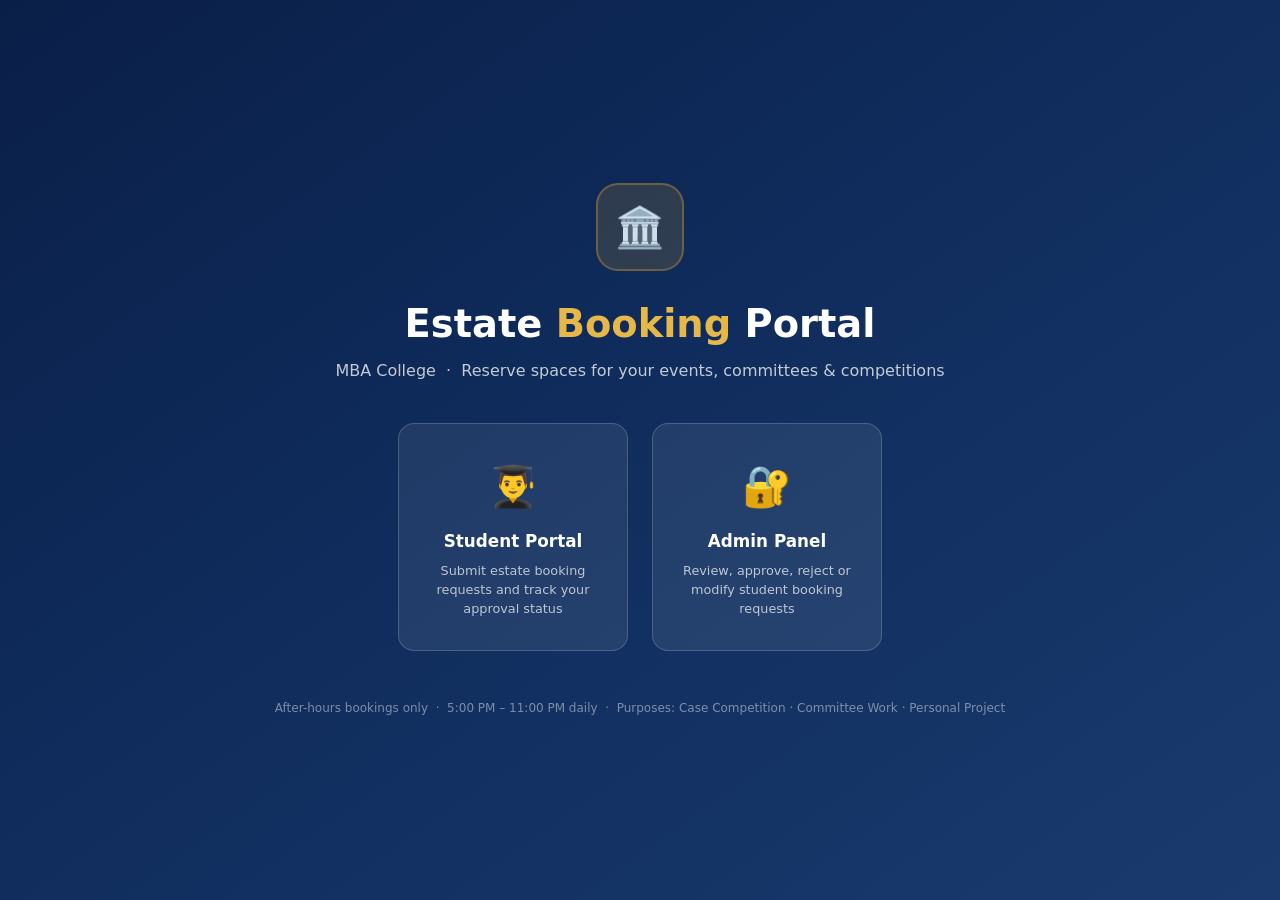
==== index.html @ d9ec715d "Add files via upload" ====
<!DOCTYPE html>
<html lang="en">
<head>
  <meta charset="UTF-8">
  <meta name="viewport" content="width=device-width, initial-scale=1.0">
  <title>Estate Booking Portal · MBA College</title>
  <link rel="stylesheet" href="style.css">
</head>
<body>

<div class="landing">
  <div class="landing-emblem">🏛️</div>
  <h1>Estate <span>Booking</span> Portal</h1>
  <p class="landing-sub">MBA College &nbsp;·&nbsp; Reserve spaces for your events, committees &amp; competitions</p>

  <div class="portal-cards">
    <a href="student.html" class="portal-card">
      <div class="portal-icon">👨‍🎓</div>
      <div class="portal-title">Student Portal</div>
      <div class="portal-desc">Submit estate booking requests and track your approval status</div>
    </a>
    <a href="admin.html" class="portal-card">
      <div class="portal-icon">🔐</div>
      <div class="portal-title">Admin Panel</div>
      <div class="portal-desc">Review, approve, reject or modify student booking requests</div>
    </a>
  </div>

  <div class="landing-footer">
    After-hours bookings only &nbsp;·&nbsp; 5:00 PM – 11:00 PM daily &nbsp;·&nbsp;
    Purposes: Case Competition · Committee Work · Personal Project
  </div>
</div>

</body>
</html>
---- style.css ----
/* ─── Reset & Variables ─────────────────────────────────────────────────────── */
*, *::before, *::after { box-sizing: border-box; margin: 0; padding: 0; }

:root {
  --navy:    #0f2c5c;
  --navy2:   #1a3a6e;
  --navy3:   #24508a;
  --gold:    #c8972e;
  --gold2:   #e6b84a;
  --white:   #ffffff;
  --bg:      #f0f4f9;
  --surface: #ffffff;
  --border:  #dde4ef;
  --gray:    #64748b;
  --dark:    #1e293b;
  --radius:  10px;
  --shadow:  0 2px 12px rgba(15,44,92,.09);
}

body {
  font-family: 'Segoe UI', system-ui, sans-serif;
  background: var(--bg);
  color: var(--dark);
  min-height: 100vh;
  font-size: 14px;
  line-height: 1.5;
}

/* ─── Navbar ─────────────────────────────────────────────────────────────────── */
.navbar {
  background: var(--navy);
  color: #fff;
  padding: .85rem 2rem;
  display: flex;
  justify-content: space-between;
  align-items: center;
  box-shadow: 0 2px 10px rgba(0,0,0,.25);
  position: sticky; top: 0; z-index: 100;
}
.navbar-brand { font-size: 1.15rem; font-weight: 700; letter-spacing: .4px; }
.navbar-sub   { font-size: .78rem; opacity: .75; margin-top: 2px; }
.navbar-right { display: flex; align-items: center; gap: 1rem; }
.navbar-user  { font-size: .85rem; opacity: .85; }

/* ─── Container ──────────────────────────────────────────────────────────────── */
.container { max-width: 1180px; margin: 0 auto; padding: 1.75rem 1.5rem; }

/* ─── Cards ──────────────────────────────────────────────────────────────────── */
.card {
  background: var(--surface);
  border-radius: var(--radius);
  box-shadow: var(--shadow);
  padding: 1.4rem 1.5rem;
  margin-bottom: 1.25rem;
}
.card-title {
  font-size: 1rem;
  font-weight: 700;
  color: var(--navy2);
  margin-bottom: 1rem;
  padding-bottom: .65rem;
  border-bottom: 2px solid var(--border);
}

/* ─── Buttons ────────────────────────────────────────────────────────────────── */
.btn {
  display: inline-flex;
  align-items: center;
  gap: .35rem;
  padding: .55rem 1.1rem;
  border: 2px solid transparent;
  border-radius: 8px;
  font-size: .85rem;
  font-weight: 600;
  cursor: pointer;
  text-decoration: none;
  transition: all .18s;
  white-space: nowrap;
}
.btn-primary  { background: var(--navy2); color: #fff; }
.btn-primary:hover  { background: var(--navy3); }
.btn-success  { background: #16a34a; color: #fff; }
.btn-success:hover  { background: #15803d; }
.btn-danger   { background: #dc2626; color: #fff; }
.btn-danger:hover   { background: #b91c1c; }
.btn-warning  { background: #d97706; color: #fff; }
.btn-warning:hover  { background: #b45309; }
.btn-outline  { background: transparent; border-color: var(--navy2); color: var(--navy2); }
.btn-outline:hover  { background: var(--navy2); color: #fff; }
.btn-ghost    { background: transparent; border-color: rgba(255,255,255,.45); color: #fff; }
.btn-ghost:hover    { background: rgba(255,255,255,.12); }
.btn-sm { padding: .35rem .75rem; font-size: .78rem; }

/* ─── Forms ──────────────────────────────────────────────────────────────────── */
.form-group { margin-bottom: 1.1rem; }
.form-group label {
  display: block; font-size: .82rem; font-weight: 600;
  color: var(--dark); margin-bottom: .35rem;
}
.form-control {
  width: 100%;
  padding: .6rem .85rem;
  border: 1.5px solid var(--border);
  border-radius: 8px;
  font-size: .875rem;
  background: #fff;
  transition: border-color .18s, box-shadow .18s;
}
.form-control:focus {
  outline: none;
  border-color: var(--navy2);
  box-shadow: 0 0 0 3px rgba(26,58,110,.12);
}
.form-row { display: grid; grid-template-columns: 1fr 1fr; gap: 1rem; }
.form-hint { font-size: .75rem; color: var(--gray); margin-top: .25rem; }

/* ─── Tabs ───────────────────────────────────────────────────────────────────── */
.tabs {
  display: flex;
  gap: .25rem;
  border-bottom: 2px solid var(--border);
  margin-bottom: 1.5rem;
}
.tab {
  padding: .6rem 1.1rem;
  font-size: .875rem;
  font-weight: 600;
  color: var(--gray);
  cursor: pointer;
  border-bottom: 2px solid transparent;
  margin-bottom: -2px;
  border-radius: 6px 6px 0 0;
  transition: all .18s;
}
.tab:hover { color: var(--navy2); background: rgba(26,58,110,.05); }
.tab.active { color: var(--navy2); border-bottom-color: var(--navy2); }
.tab-pane { display: none; }
.tab-pane.active { display: block; }

/* ─── Stats ──────────────────────────────────────────────────────────────────── */
.stats-grid {
  display: grid;
  grid-template-columns: repeat(4, 1fr);
  gap: 1rem;
  margin-bottom: 1.5rem;
}
.stat-card {
  background: #fff;
  border-radius: var(--radius);
  padding: 1.25rem;
  box-shadow: var(--shadow);
  text-align: center;
}
.stat-num { font-size: 2rem; font-weight: 800; color: var(--navy2); }
.stat-lbl { font-size: .75rem; color: var(--gray); margin-top: .2rem; text-transform: uppercase; letter-spacing: .5px; }
.pending-col  { color: #d97706; }
.approved-col { color: #16a34a; }
.rejected-col { color: #dc2626; }

/* ─── Badges ─────────────────────────────────────────────────────────────────── */
.badge {
  display: inline-block;
  padding: .25rem .65rem;
  border-radius: 20px;
  font-size: .72rem;
  font-weight: 700;
  text-transform: uppercase;
  letter-spacing: .5px;
}
.badge-pending  { background: #fef3c7; color: #92400e; }
.badge-approved { background: #d1fae5; color: #065f46; }
.badge-rejected { background: #fee2e2; color: #991b1b; }
.badge-modified { background: #dbeafe; color: #1e40af; }

/* ─── Purpose tags ───────────────────────────────────────────────────────────── */
.purpose-tag {
  display: inline-block;
  padding: .2rem .6rem;
  border-radius: 12px;
  font-size: .72rem;
  font-weight: 700;
}
.tag-case      { background: #fce7f3; color: #9d174d; }
.tag-committee { background: #e0e7ff; color: #3730a3; }
.tag-personal  { background: #dcfce7; color: #166534; }

/* ─── Alerts ─────────────────────────────────────────────────────────────────── */
.alert {
  padding: .75rem 1rem;
  border-radius: 8px;
  margin-bottom: 1rem;
  font-size: .875rem;
  font-weight: 500;
}
.alert-success { background: #d1fae5; color: #065f46; border-left: 4px solid #10b981; }
.alert-error   { background: #fee2e2; color: #991b1b; border-left: 4px solid #ef4444; }
.alert-info    { background: #dbeafe; color: #1e40af; border-left: 4px solid #3b82f6; }

/* ─── Table ──────────────────────────────────────────────────────────────────── */
.table-wrap { overflow-x: auto; border-radius: var(--radius); box-shadow: var(--shadow); }
.table { width: 100%; border-collapse: collapse; background: #fff; font-size: .83rem; }
.table th {
  background: #f8fafc;
  padding: .65rem 1rem;
  text-align: left;
  font-size: .72rem;
  font-weight: 700;
  text-transform: uppercase;
  letter-spacing: .5px;
  color: var(--gray);
  border-bottom: 2px solid var(--border);
}
.table td {
  padding: .8rem 1rem;
  border-bottom: 1px solid var(--border);
  vertical-align: middle;
}
.table tr:last-child td { border-bottom: none; }
.table tr:hover td { background: #f8fafc; }

/* ─── Booking card (student view) ───────────────────────────────────────────── */
.bcard {
  background: #fff;
  border-radius: var(--radius);
  padding: 1rem 1.2rem;
  margin-bottom: .75rem;
  border-left: 4px solid var(--border);
  box-shadow: var(--shadow);
  display: flex;
  justify-content: space-between;
  align-items: flex-start;
  gap: 1rem;
}
.bcard-pending  { border-left-color: #f59e0b; }
.bcard-approved { border-left-color: #10b981; }
.bcard-rejected { border-left-color: #ef4444; }
.bcard-modified { border-left-color: #3b82f6; }

.bcard-estate    { font-size: 1rem; font-weight: 700; margin-bottom: .25rem; }
.bcard-reassigned{ font-size: .75rem; color: #3b82f6; margin-bottom: .25rem; }
.bcard-meta      { font-size: .8rem; color: var(--gray); display: flex; flex-wrap: wrap; gap: .75rem; margin-bottom: .4rem; }
.bcard-tags      { margin-bottom: .4rem; }
.bcard-right     { text-align: right; flex-shrink: 0; }
.bcard-id        { font-size: .7rem; color: var(--gray); margin-top: .4rem; font-family: monospace; }
.bcard-date      { font-size: .72rem; color: var(--gray); margin-top: .2rem; }

/* ─── Admin note ─────────────────────────────────────────────────────────────── */
.admin-note {
  background: #fffbeb;
  border: 1px solid #fcd34d;
  border-radius: 6px;
  padding: .4rem .65rem;
  font-size: .78rem;
  color: #92400e;
  margin-top: .4rem;
}

/* ─── Conflict warning in modal ──────────────────────────────────────────────── */
#conflictWarn {
  background: #fee2e2;
  color: #991b1b;
  border-left: 4px solid #ef4444;
  padding: .65rem .85rem;
  border-radius: 6px;
  font-size: .82rem;
  margin-bottom: .75rem;
}

/* ─── Modal ──────────────────────────────────────────────────────────────────── */
.modal-overlay {
  display: none;
  position: fixed; inset: 0;
  background: rgba(0,0,0,.5);
  z-index: 1000;
  align-items: center;
  justify-content: center;
  padding: 1rem;
}
.modal-overlay.active { display: flex; }
.modal {
  background: #fff;
  border-radius: 16px;
  padding: 2rem;
  width: 100%;
  max-width: 560px;
  max-height: 90vh;
  overflow-y: auto;
  box-shadow: 0 20px 60px rgba(0,0,0,.3);
}
.modal-title {
  font-size: 1.1rem;
  font-weight: 700;
  color: var(--navy2);
  margin-bottom: 1.25rem;
}
.modal-actions {
  display: flex;
  gap: .65rem;
  justify-content: flex-end;
  margin-top: 1.25rem;
  flex-wrap: wrap;
}

/* ─── Modal info grid ────────────────────────────────────────────────────────── */
.info-grid {
  display: grid;
  grid-template-columns: 1fr 1fr;
  gap: .5rem;
  background: #f8fafc;
  border-radius: 8px;
  padding: 1rem;
  margin-bottom: 1.25rem;
  font-size: .84rem;
  line-height: 1.6;
}
.info-lbl {
  display: block;
  font-size: .7rem;
  font-weight: 700;
  text-transform: uppercase;
  letter-spacing: .5px;
  color: var(--gray);
  margin-bottom: .1rem;
}

/* ─── Schedule rows ──────────────────────────────────────────────────────────── */
.schedule-row {
  display: flex;
  justify-content: space-between;
  align-items: center;
  padding: .65rem 0;
  border-bottom: 1px solid var(--border);
}
.schedule-row:last-child { border-bottom: none; }

/* ─── Filter row ─────────────────────────────────────────────────────────────── */
.filter-row {
  display: flex;
  flex-wrap: wrap;
  gap: .65rem;
  align-items: center;
  margin-bottom: 1.25rem;
}
.filter-btn { background: #f1f5f9; border-color: var(--border); color: var(--dark); }
.filter-btn.active { background: var(--navy2); border-color: var(--navy2); color: #fff; }

/* ─── Empty state ────────────────────────────────────────────────────────────── */
.empty { text-align: center; padding: 3.5rem 1rem; color: var(--gray); }
.empty-icon { font-size: 3rem; margin-bottom: .75rem; }
.empty p    { font-size: .95rem; font-weight: 600; margin-bottom: .35rem; color: var(--dark); }
.empty span { font-size: .82rem; }

/* ─── Landing page ───────────────────────────────────────────────────────────── */
.landing {
  min-height: 100vh;
  background: linear-gradient(145deg, #0a1f48 0%, #0f2c5c 45%, #1a3a6e 100%);
  display: flex;
  flex-direction: column;
  align-items: center;
  justify-content: center;
  text-align: center;
  padding: 2rem;
  color: #fff;
}
.landing-emblem {
  width: 88px; height: 88px;
  background: rgba(200,151,46,.18);
  border: 2px solid rgba(200,151,46,.4);
  border-radius: 22px;
  display: flex; align-items: center; justify-content: center;
  font-size: 2.5rem;
  margin-bottom: 1.5rem;
}
.landing h1 { font-size: 2.4rem; font-weight: 800; margin-bottom: .4rem; }
.landing h1 span { color: var(--gold2); }
.landing-sub { font-size: 1rem; opacity: .75; margin-bottom: 2.5rem; }
.portal-cards { display: flex; gap: 1.5rem; flex-wrap: wrap; justify-content: center; }
.portal-card {
  background: rgba(255,255,255,.08);
  border: 1px solid rgba(255,255,255,.18);
  border-radius: 16px;
  padding: 2rem 1.75rem;
  width: 230px;
  text-decoration: none;
  color: #fff;
  transition: all .25s;
  cursor: pointer;
}
.portal-card:hover {
  background: rgba(255,255,255,.16);
  transform: translateY(-5px);
  box-shadow: 0 16px 40px rgba(0,0,0,.3);
}
.portal-icon  { font-size: 2.5rem; margin-bottom: .85rem; }
.portal-title { font-size: 1.05rem; font-weight: 700; margin-bottom: .4rem; }
.portal-desc  { font-size: .8rem; opacity: .7; line-height: 1.5; }
.landing-footer { margin-top: 3rem; font-size: .75rem; opacity: .45; }

/* ─── Auth screens ───────────────────────────────────────────────────────────── */
.auth-wrap {
  min-height: 100vh;
  background: linear-gradient(145deg, #0a1f48, #1a3a6e);
  display: flex; align-items: center; justify-content: center;
  padding: 1rem;
}
.auth-box {
  background: #fff;
  border-radius: 16px;
  padding: 2.25rem 2rem;
  width: 100%;
  max-width: 400px;
  box-shadow: 0 20px 60px rgba(0,0,0,.3);
}
.auth-logo   { text-align: center; font-size: 2rem; margin-bottom: .5rem; }
.auth-title  { text-align: center; font-size: 1.3rem; font-weight: 700; color: var(--navy2); }
.auth-sub    { text-align: center; font-size: .82rem; color: var(--gray); margin-bottom: 1.75rem; }
.auth-back   { text-align: center; margin-top: 1rem; font-size: .78rem; color: var(--gray); }
.auth-back a { color: var(--navy2); }

/* ─── Purpose radio group ────────────────────────────────────────────────────── */
.radio-group { display: flex; flex-wrap: wrap; gap: .75rem; }
.radio-label {
  display: flex; align-items: center; gap: .4rem;
  font-size: .85rem; font-weight: 500;
  cursor: pointer; color: var(--dark);
}
.radio-label input { accent-color: var(--navy2); width: 15px; height: 15px; }

/* ─── Section header ─────────────────────────────────────────────────────────── */
.section-hdr {
  display: flex; justify-content: space-between;
  align-items: center; margin-bottom: 1.25rem;
}
.section-hdr h2 { font-size: 1.25rem; font-weight: 700; color: var(--navy2); }

/* ─── Misc utilities ─────────────────────────────────────────────────────────── */
.dim    { color: var(--gray); }
.small  { font-size: .75rem; }
.mono   { font-family: monospace; font-size: .78rem; }
.strike { text-decoration: line-through; }
.mt1    { margin-top: .5rem; }
.mt2    { margin-top: 1rem; }
.flex   { display: flex; }
.gap1   { gap: .5rem; }
.gap2   { gap: 1rem; }
.wrap   { flex-wrap: wrap; }
.center { align-items: center; }

/* ─── Responsive ─────────────────────────────────────────────────────────────── */
@media (max-width: 768px) {
  .form-row    { grid-template-columns: 1fr; }
  .stats-grid  { grid-template-columns: repeat(2, 1fr); }
  .container   { padding: 1rem; }
  .landing h1  { font-size: 1.75rem; }
  .info-grid   { grid-template-columns: 1fr; }
  .bcard       { flex-direction: column; }
  .bcard-right { text-align: left; }
  .navbar      { padding: .75rem 1rem; }
}
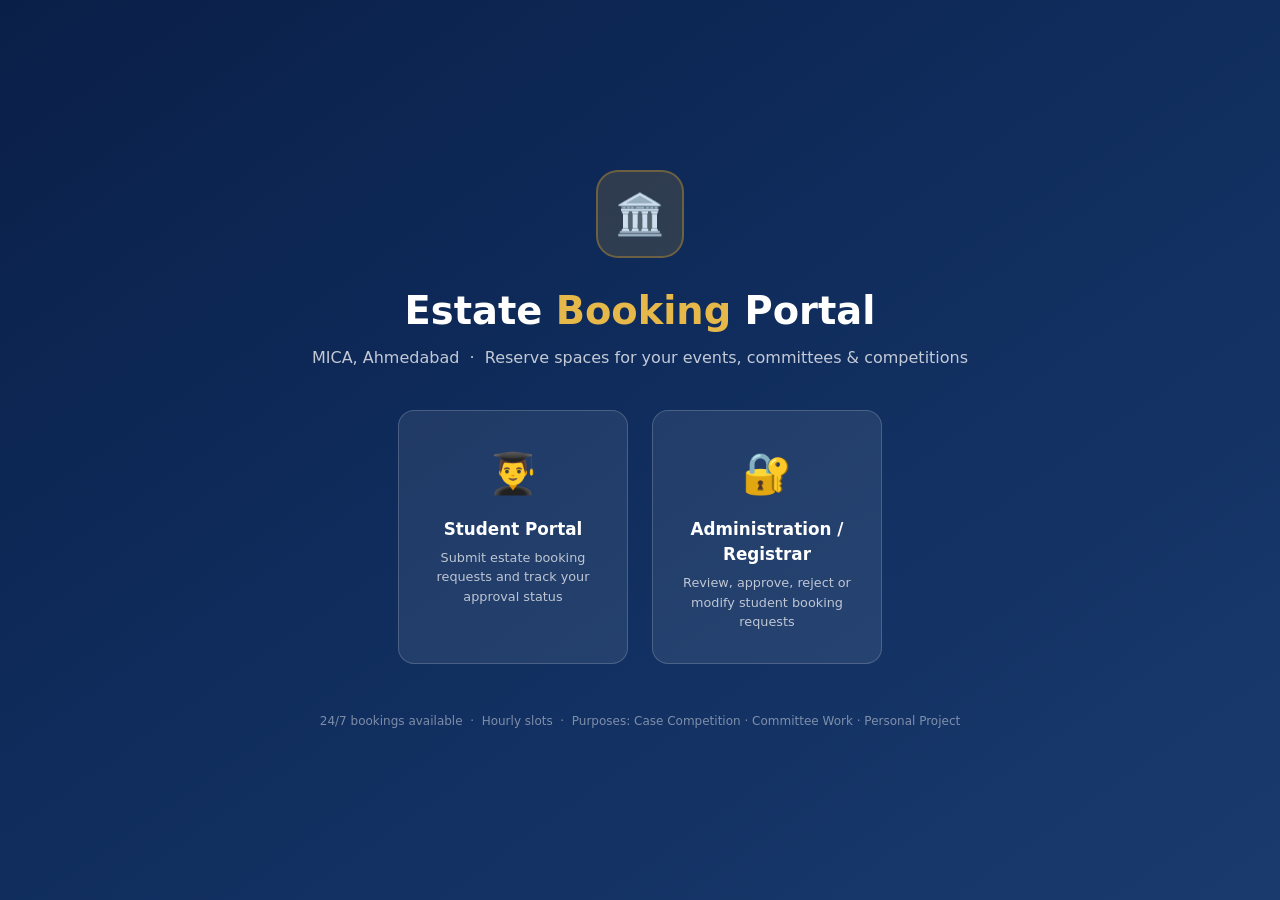
==== commit 34f236ed: "Add files via upload" ====
--- a/index.html
+++ b/index.html
@@ -3,7 +3,7 @@
 <head>
   <meta charset="UTF-8">
   <meta name="viewport" content="width=device-width, initial-scale=1.0">
-  <title>Estate Booking Portal · MBA College</title>
+  <title>Estate Booking Portal · MICA, Ahmedabad</title>
   <link rel="stylesheet" href="style.css">
 </head>
 <body>
@@ -11,7 +11,7 @@
 <div class="landing">
   <div class="landing-emblem">🏛️</div>
   <h1>Estate <span>Booking</span> Portal</h1>
-  <p class="landing-sub">MBA College &nbsp;·&nbsp; Reserve spaces for your events, committees &amp; competitions</p>
+  <p class="landing-sub">MICA, Ahmedabad &nbsp;·&nbsp; Reserve spaces for your events, committees &amp; competitions</p>
 
   <div class="portal-cards">
     <a href="student.html" class="portal-card">
@@ -21,16 +21,17 @@
     </a>
     <a href="admin.html" class="portal-card">
       <div class="portal-icon">🔐</div>
-      <div class="portal-title">Admin Panel</div>
+      <div class="portal-title">Administration / Registrar</div>
       <div class="portal-desc">Review, approve, reject or modify student booking requests</div>
     </a>
   </div>
 
   <div class="landing-footer">
-    After-hours bookings only &nbsp;·&nbsp; 5:00 PM – 11:00 PM daily &nbsp;·&nbsp;
+    24/7 bookings available &nbsp;·&nbsp; Hourly slots &nbsp;·&nbsp;
     Purposes: Case Competition · Committee Work · Personal Project
   </div>
 </div>
 
 </body>
 </html>
+
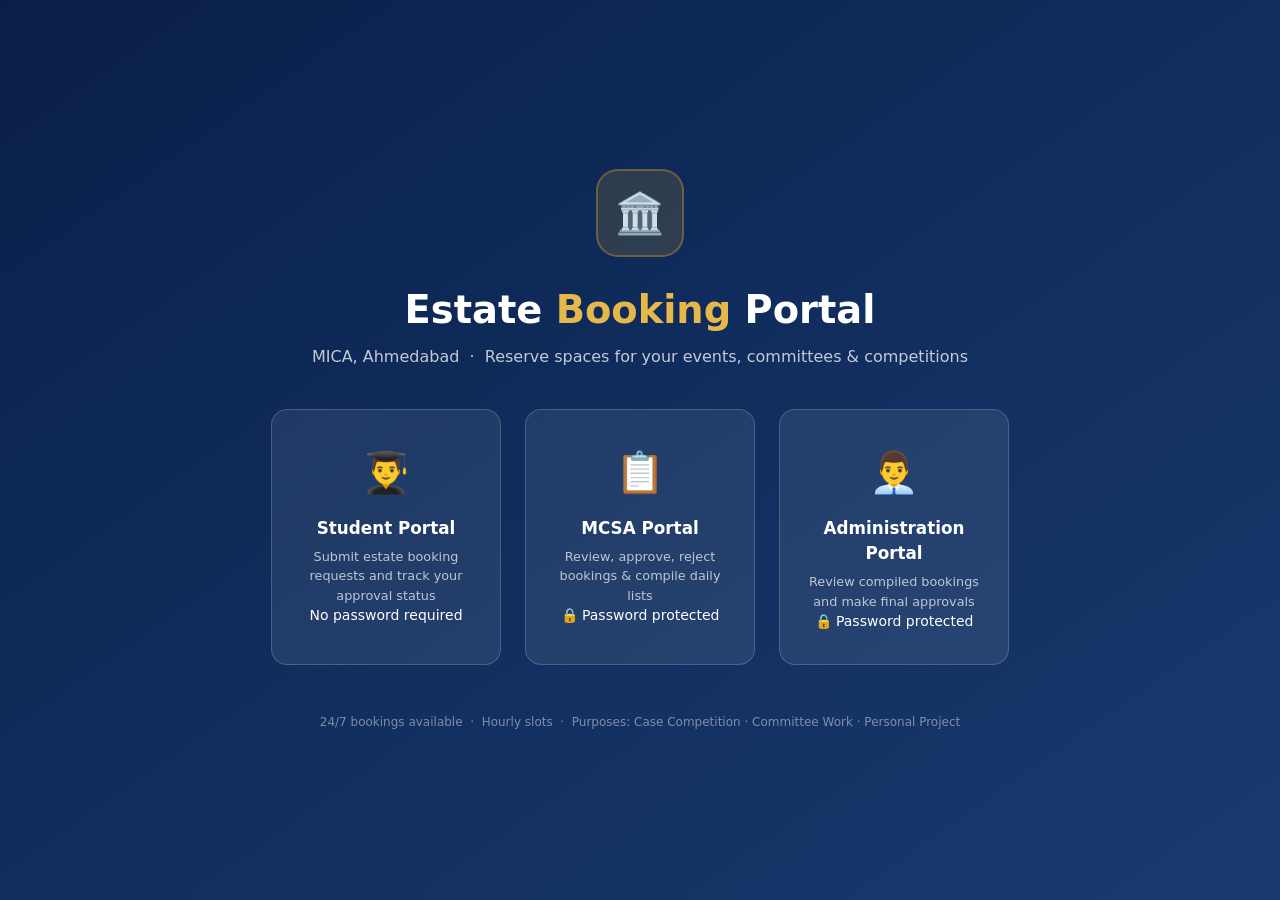
==== commit 98461d2a: "Add files via upload" ====
--- a/index.html
+++ b/index.html
@@ -18,11 +18,21 @@
       <div class="portal-icon">👨‍🎓</div>
       <div class="portal-title">Student Portal</div>
       <div class="portal-desc">Submit estate booking requests and track your approval status</div>
+      <div class="portal-access">No password required</div>
     </a>
-    <a href="admin.html" class="portal-card">
-      <div class="portal-icon">🔐</div>
-      <div class="portal-title">Administration / Registrar</div>
-      <div class="portal-desc">Review, approve, reject or modify student booking requests</div>
+
+    <a href="mcsa.html" class="portal-card">
+      <div class="portal-icon">📋</div>
+      <div class="portal-title">MCSA Portal</div>
+      <div class="portal-desc">Review, approve, reject bookings & compile daily lists</div>
+      <div class="portal-access">🔒 Password protected</div>
+    </a>
+
+    <a href="administration.html" class="portal-card">
+      <div class="portal-icon">👨‍💼</div>
+      <div class="portal-title">Administration Portal</div>
+      <div class="portal-desc">Review compiled bookings and make final approvals</div>
+      <div class="portal-access">🔒 Password protected</div>
     </a>
   </div>
 
@@ -34,4 +44,3 @@
 
 </body>
 </html>
-
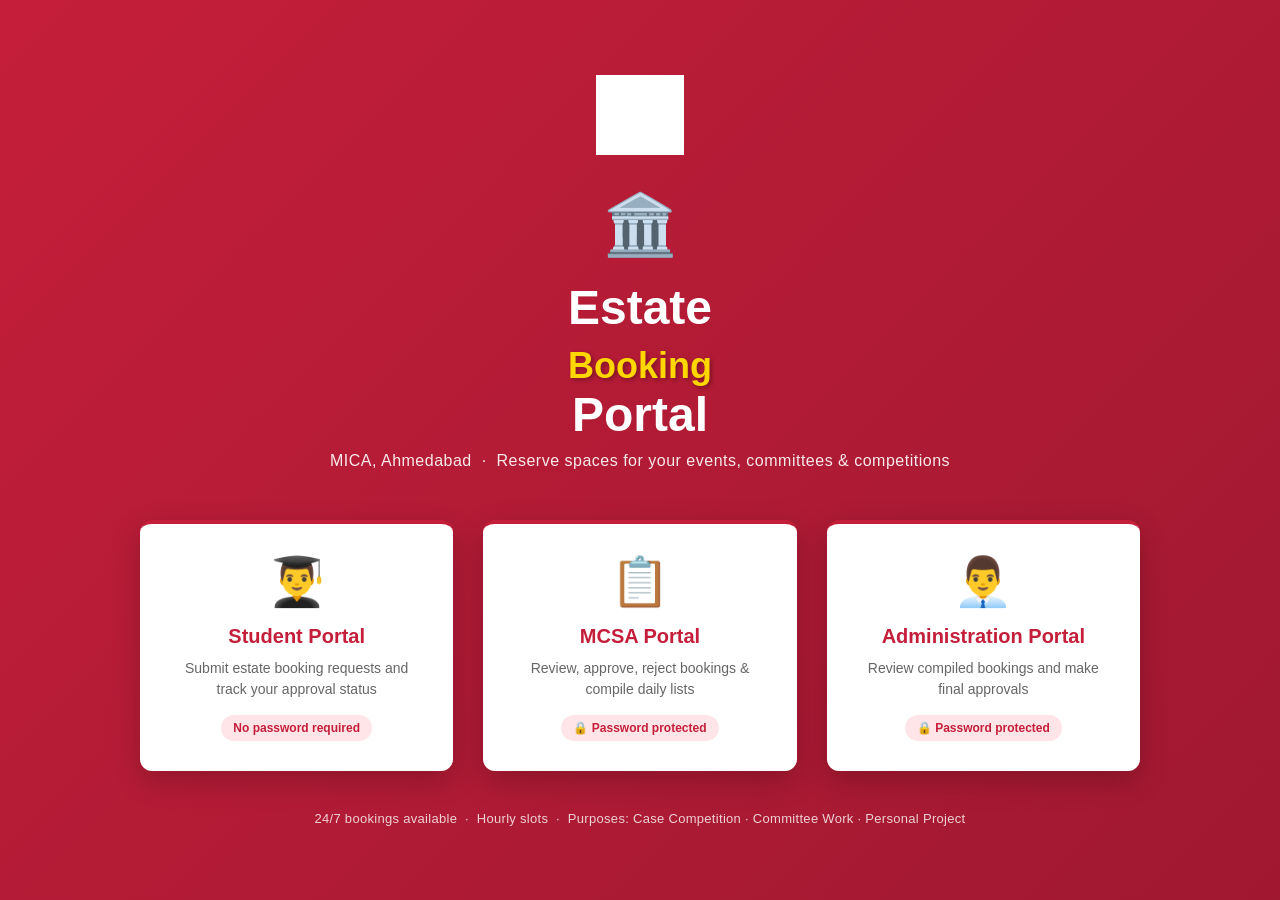
==== commit 60887c2c: "Add files via upload" ====
--- a/index.html
+++ b/index.html
@@ -9,6 +9,9 @@
 <body>
 
 <div class="landing">
+  <div class="landing-logo">
+    <img src="mica-logo.png" alt="MICA Ahmedabad Logo" title="MICA - Mudra Institute of Communications, Ahmedabad">
+  </div>
   <div class="landing-emblem">🏛️</div>
   <h1>Estate <span>Booking</span> Portal</h1>
   <p class="landing-sub">MICA, Ahmedabad &nbsp;·&nbsp; Reserve spaces for your events, committees &amp; competitions</p>
--- a/style.css
+++ b/style.css
@@ -1,459 +1,963 @@
-/* ─── Reset & Variables ─────────────────────────────────────────────────────── */
-*, *::before, *::after { box-sizing: border-box; margin: 0; padding: 0; }
+/**
+ * MICA Estate Bookings - Complete Stylesheet
+ * Color Theme: MICA Ahmedabad Red (#C41E3A) & White
+ */
+
+* {
+  margin: 0;
+  padding: 0;
+  box-sizing: border-box;
+}
+
+body {
+  font-family: -apple-system, BlinkMacSystemFont, 'Segoe UI', Roboto, Oxygen, Ubuntu, Cantarell, sans-serif;
+  background: #f5f5f5;
+  color: #333;
+}
+
+/* ─── MICA Brand Colors ──────────────────────────────────────────────────── */
 
 :root {
-  --navy:    #0f2c5c;
-  --navy2:   #1a3a6e;
-  --navy3:   #24508a;
-  --gold:    #c8972e;
-  --gold2:   #e6b84a;
-  --white:   #ffffff;
-  --bg:      #f0f4f9;
-  --surface: #ffffff;
-  --border:  #dde4ef;
-  --gray:    #64748b;
-  --dark:    #1e293b;
-  --radius:  10px;
-  --shadow:  0 2px 12px rgba(15,44,92,.09);
-}
-
-body {
-  font-family: 'Segoe UI', system-ui, sans-serif;
-  background: var(--bg);
-  color: var(--dark);
+  --mica-red: #C41E3A;
+  --mica-red-dark: #A01830;
+  --mica-red-light: #E63946;
+  --white: #FFFFFF;
+  --text-dark: #1a1a1a;
+  --text-light: #666;
+  --border: #e0e0e0;
+  --bg-light: #f9f9f9;
+}
+
+/* ─── Landing Page ───────────────────────────────────────────────────────── */
+
+.landing {
   min-height: 100vh;
-  font-size: 14px;
+  background: linear-gradient(135deg, var(--mica-red) 0%, var(--mica-red-dark) 100%);
+  display: flex;
+  flex-direction: column;
+  align-items: center;
+  justify-content: center;
+  padding: 40px 20px;
+  text-align: center;
+}
+
+.landing-logo {
+  margin-bottom: 30px;
+}
+
+.landing-logo img {
+  height: 80px;
+  width: auto;
+  filter: brightness(0) invert(1);
+}
+
+.landing-emblem {
+  font-size: 60px;
+  margin-bottom: 20px;
+}
+
+.landing h1 {
+  font-size: 48px;
+  color: white;
+  margin-bottom: 10px;
+  font-weight: 700;
+}
+
+.landing h1 span {
+  display: block;
+  color: #FFD700;
+  font-size: 36px;
+  margin-top: 10px;
+  text-shadow: 2px 2px 4px rgba(0, 0, 0, 0.3);
+}
+
+.landing-sub {
+  color: rgba(255, 255, 255, 0.9);
+  font-size: 16px;
+  margin-bottom: 50px;
+  font-weight: 300;
+  letter-spacing: 0.5px;
+}
+
+.portal-cards {
+  display: grid;
+  grid-template-columns: repeat(auto-fit, minmax(280px, 1fr));
+  gap: 30px;
+  width: 100%;
+  max-width: 1000px;
+  margin-bottom: 40px;
+}
+
+.portal-card {
+  background: white;
+  padding: 30px;
+  border-radius: 12px;
+  text-decoration: none;
+  color: inherit;
+  transition: all 0.3s;
+  box-shadow: 0 10px 30px rgba(0, 0, 0, 0.2);
+  border-top: 4px solid var(--mica-red);
+  display: flex;
+  flex-direction: column;
+  align-items: center;
+  text-align: center;
+}
+
+.portal-card:hover {
+  transform: translateY(-8px);
+  box-shadow: 0 15px 40px rgba(0, 0, 0, 0.3);
+  border-top-color: var(--mica-red-light);
+}
+
+.portal-icon {
+  font-size: 48px;
+  margin-bottom: 15px;
+}
+
+.portal-title {
+  font-size: 20px;
+  font-weight: 700;
+  color: var(--mica-red);
+  margin-bottom: 10px;
+}
+
+.portal-desc {
+  font-size: 14px;
+  color: var(--text-light);
+  margin-bottom: 15px;
   line-height: 1.5;
 }
 
-/* ─── Navbar ─────────────────────────────────────────────────────────────────── */
-.navbar {
-  background: var(--navy);
-  color: #fff;
-  padding: .85rem 2rem;
+.portal-access {
+  font-size: 12px;
+  font-weight: 600;
+  color: var(--mica-red);
+  background: #ffe5e8;
+  padding: 6px 12px;
+  border-radius: 20px;
+  margin-top: auto;
+}
+
+.landing-footer {
+  color: rgba(255, 255, 255, 0.8);
+  font-size: 13px;
+  font-weight: 300;
+  letter-spacing: 0.3px;
+}
+
+/* ─── Login Container ────────────────────────────────────────────────────── */
+
+.login-container {
+  display: flex;
+  align-items: center;
+  justify-content: center;
+  min-height: 100vh;
+  background: linear-gradient(135deg, var(--mica-red) 0%, var(--mica-red-dark) 100%);
+}
+
+.login-card {
+  background: white;
+  padding: 40px;
+  border-radius: 12px;
+  box-shadow: 0 20px 60px rgba(0, 0, 0, 0.3);
+  width: 100%;
+  max-width: 400px;
+  border-top: 5px solid var(--mica-red);
+}
+
+.login-logo-mini {
+  text-align: center;
+  margin-bottom: 20px;
+}
+
+.login-logo-mini img {
+  height: 40px;
+  width: auto;
+}
+
+.login-icon {
+  font-size: 48px;
+  text-align: center;
+  margin-bottom: 20px;
+}
+
+.login-card h1 {
+  margin: 0 0 10px 0;
+  font-size: 28px;
+  color: var(--mica-red);
+  text-align: center;
+  font-weight: 700;
+}
+
+.login-card p {
+  margin: 0 0 30px 0;
+  color: var(--text-light);
+  text-align: center;
+  font-size: 14px;
+}
+
+.login-form {
+  margin-bottom: 20px;
+}
+
+.login-form label {
+  display: block;
+  margin-bottom: 8px;
+  font-weight: 600;
+  color: var(--text-dark);
+  font-size: 14px;
+}
+
+.login-form input {
+  width: 100%;
+  padding: 12px;
+  border: 2px solid var(--border);
+  border-radius: 6px;
+  font-size: 14px;
+  margin-bottom: 16px;
+  transition: all 0.3s;
+}
+
+.login-form input:focus {
+  outline: none;
+  border-color: var(--mica-red);
+  box-shadow: 0 0 0 3px rgba(196, 30, 58, 0.1);
+}
+
+.login-footer {
+  text-align: center;
+  margin-top: 20px;
+}
+
+.login-footer a {
+  color: var(--mica-red);
+  text-decoration: none;
+  font-size: 14px;
+  font-weight: 600;
+}
+
+.login-footer a:hover {
+  text-decoration: underline;
+}
+
+/* ─── Header ─────────────────────────────────────────────────────────────── */
+
+.header {
+  background: white;
+  border-bottom: 3px solid var(--mica-red);
+  padding: 15px 30px;
   display: flex;
   justify-content: space-between;
   align-items: center;
-  box-shadow: 0 2px 10px rgba(0,0,0,.25);
-  position: sticky; top: 0; z-index: 100;
-}
-.navbar-brand { font-size: 1.15rem; font-weight: 700; letter-spacing: .4px; }
-.navbar-sub   { font-size: .78rem; opacity: .75; margin-top: 2px; }
-.navbar-right { display: flex; align-items: center; gap: 1rem; }
-.navbar-user  { font-size: .85rem; opacity: .85; }
-
-/* ─── Container ──────────────────────────────────────────────────────────────── */
-.container { max-width: 1180px; margin: 0 auto; padding: 1.75rem 1.5rem; }
-
-/* ─── Cards ──────────────────────────────────────────────────────────────────── */
-.card {
-  background: var(--surface);
-  border-radius: var(--radius);
-  box-shadow: var(--shadow);
-  padding: 1.4rem 1.5rem;
-  margin-bottom: 1.25rem;
-}
-.card-title {
-  font-size: 1rem;
-  font-weight: 700;
-  color: var(--navy2);
-  margin-bottom: 1rem;
-  padding-bottom: .65rem;
+  margin-bottom: 30px;
+  box-shadow: 0 2px 8px rgba(0, 0, 0, 0.1);
+}
+
+.header-left {
+  display: flex;
+  align-items: center;
+  gap: 20px;
+}
+
+.header-logo img {
+  height: 50px;
+  width: auto;
+}
+
+.header-left h1 {
+  margin: 0;
+  font-size: 24px;
+  color: var(--mica-red);
+  font-weight: 700;
+}
+
+.header-left p {
+  margin: 0;
+  color: var(--text-light);
+  font-size: 13px;
+  font-weight: 300;
+}
+
+.header-right {
+  display: flex;
+  gap: 10px;
+}
+
+/* ─── Tabs ───────────────────────────────────────────────────────────────── */
+
+.tabs {
+  display: flex;
+  gap: 10px;
+  margin-bottom: 30px;
   border-bottom: 2px solid var(--border);
-}
-
-/* ─── Buttons ────────────────────────────────────────────────────────────────── */
-.btn {
-  display: inline-flex;
-  align-items: center;
-  gap: .35rem;
-  padding: .55rem 1.1rem;
-  border: 2px solid transparent;
+  overflow-x: auto;
+}
+
+.tab {
+  padding: 12px 20px;
+  background: none;
+  border: none;
+  cursor: pointer;
+  font-size: 14px;
+  font-weight: 600;
+  color: var(--text-light);
+  border-bottom: 3px solid transparent;
+  transition: all 0.3s;
+  white-space: nowrap;
+}
+
+.tab:hover {
+  color: var(--mica-red);
+}
+
+.tab.active {
+  color: var(--mica-red);
+  border-bottom-color: var(--mica-red);
+}
+
+.tab-pane {
+  display: none;
+}
+
+.tab-pane.active {
+  display: block;
+  animation: fadeIn 0.3s;
+}
+
+@keyframes fadeIn {
+  from { opacity: 0; }
+  to { opacity: 1; }
+}
+
+/* ─── Booking Cards ──────────────────────────────────────────────────────── */
+
+.booking-card {
+  background: white;
+  border: 1px solid var(--border);
   border-radius: 8px;
-  font-size: .85rem;
-  font-weight: 600;
-  cursor: pointer;
-  text-decoration: none;
-  transition: all .18s;
+  padding: 20px;
+  margin-bottom: 15px;
+  transition: all 0.3s;
+}
+
+.booking-card:hover {
+  box-shadow: 0 4px 12px rgba(196, 30, 58, 0.1);
+  border-left: 4px solid var(--mica-red);
+}
+
+.booking-card-pending {
+  border-left: 4px solid #fbbf24;
+}
+
+.booking-card-review {
+  border-left: 4px solid var(--mica-red);
+}
+
+.booking-card-finalized {
+  opacity: 0.8;
+  background: var(--bg-light);
+}
+
+.booking-header {
+  display: flex;
+  justify-content: space-between;
+  align-items: center;
+  margin-bottom: 15px;
+  border-bottom: 2px solid #f0f0f0;
+  padding-bottom: 10px;
+}
+
+.booking-header h3 {
+  margin: 0;
+  font-size: 18px;
+  color: var(--mica-red);
+  font-weight: 700;
+}
+
+.booking-header h4 {
+  margin: 0;
+  font-size: 16px;
+  color: var(--text-dark);
+}
+
+.status-badge {
+  display: inline-block;
+  padding: 6px 14px;
+  border-radius: 20px;
+  font-size: 12px;
+  font-weight: 700;
   white-space: nowrap;
 }
-.btn-primary  { background: var(--navy2); color: #fff; }
-.btn-primary:hover  { background: var(--navy3); }
-.btn-success  { background: #16a34a; color: #fff; }
-.btn-success:hover  { background: #15803d; }
-.btn-danger   { background: #dc2626; color: #fff; }
-.btn-danger:hover   { background: #b91c1c; }
-.btn-warning  { background: #d97706; color: #fff; }
-.btn-warning:hover  { background: #b45309; }
-.btn-outline  { background: transparent; border-color: var(--navy2); color: var(--navy2); }
-.btn-outline:hover  { background: var(--navy2); color: #fff; }
-.btn-ghost    { background: transparent; border-color: rgba(255,255,255,.45); color: #fff; }
-.btn-ghost:hover    { background: rgba(255,255,255,.12); }
-.btn-sm { padding: .35rem .75rem; font-size: .78rem; }
-
-/* ─── Forms ──────────────────────────────────────────────────────────────────── */
-.form-group { margin-bottom: 1.1rem; }
-.form-group label {
-  display: block; font-size: .82rem; font-weight: 600;
-  color: var(--dark); margin-bottom: .35rem;
-}
-.form-control {
-  width: 100%;
-  padding: .6rem .85rem;
-  border: 1.5px solid var(--border);
+
+.status-badge.pending { background: #fef3c7; color: #92400e; }
+.status-badge.success { background: #d1fae5; color: #065f46; }
+.status-badge.danger { background: #fee2e2; color: #991b1b; }
+.status-badge.warning { background: #fef08a; color: #713f12; }
+.status-badge.primary { background: #fff3cd; color: var(--mica-red); }
+
+.booking-details {
+  margin-bottom: 15px;
+}
+
+.detail-row {
+  display: flex;
+  gap: 15px;
+  padding: 8px 0;
+  font-size: 14px;
+}
+
+.detail-row .label {
+  font-weight: 600;
+  color: var(--text-light);
+  min-width: 120px;
+}
+
+.detail-row .value {
+  color: var(--text-dark);
+  flex: 1;
+}
+
+.booking-actions {
+  display: flex;
+  gap: 10px;
+  justify-content: flex-end;
+}
+
+/* ─── Compilation Cards ──────────────────────────────────────────────────── */
+
+.compilation-card {
+  background: white;
+  border: 2px solid var(--mica-red);
   border-radius: 8px;
-  font-size: .875rem;
-  background: #fff;
-  transition: border-color .18s, box-shadow .18s;
-}
-.form-control:focus {
-  outline: none;
-  border-color: var(--navy2);
-  box-shadow: 0 0 0 3px rgba(26,58,110,.12);
-}
-.form-row { display: grid; grid-template-columns: 1fr 1fr; gap: 1rem; }
-.form-hint { font-size: .75rem; color: var(--gray); margin-top: .25rem; }
-
-/* ─── Tabs ───────────────────────────────────────────────────────────────────── */
-.tabs {
-  display: flex;
-  gap: .25rem;
-  border-bottom: 2px solid var(--border);
-  margin-bottom: 1.5rem;
-}
-.tab {
-  padding: .6rem 1.1rem;
-  font-size: .875rem;
-  font-weight: 600;
-  color: var(--gray);
-  cursor: pointer;
-  border-bottom: 2px solid transparent;
-  margin-bottom: -2px;
-  border-radius: 6px 6px 0 0;
-  transition: all .18s;
-}
-.tab:hover { color: var(--navy2); background: rgba(26,58,110,.05); }
-.tab.active { color: var(--navy2); border-bottom-color: var(--navy2); }
-.tab-pane { display: none; }
-.tab-pane.active { display: block; }
-
-/* ─── Stats ──────────────────────────────────────────────────────────────────── */
-.stats-grid {
+  padding: 20px;
+  margin-bottom: 15px;
+  transition: all 0.3s;
+}
+
+.compilation-card:hover {
+  box-shadow: 0 8px 20px rgba(196, 30, 58, 0.15);
+  transform: translateY(-2px);
+}
+
+.compilation-card-pending {
+  border-left: 5px solid var(--mica-red);
+}
+
+.compilation-header {
+  display: flex;
+  justify-content: space-between;
+  align-items: center;
+  margin-bottom: 15px;
+  border-bottom: 2px solid var(--mica-red);
+  padding-bottom: 10px;
+}
+
+.compilation-header h3 {
+  margin: 0;
+  font-size: 16px;
+  color: var(--mica-red);
+  font-weight: 700;
+}
+
+.compilation-stats {
   display: grid;
-  grid-template-columns: repeat(4, 1fr);
-  gap: 1rem;
-  margin-bottom: 1.5rem;
-}
-.stat-card {
-  background: #fff;
-  border-radius: var(--radius);
-  padding: 1.25rem;
-  box-shadow: var(--shadow);
+  grid-template-columns: repeat(auto-fit, minmax(120px, 1fr));
+  gap: 10px;
+  margin-bottom: 15px;
+}
+
+.stat {
+  background: linear-gradient(135deg, rgba(196, 30, 58, 0.05) 0%, rgba(196, 30, 58, 0.02) 100%);
+  padding: 12px;
+  border-radius: 6px;
   text-align: center;
-}
-.stat-num { font-size: 2rem; font-weight: 800; color: var(--navy2); }
-.stat-lbl { font-size: .75rem; color: var(--gray); margin-top: .2rem; text-transform: uppercase; letter-spacing: .5px; }
-.pending-col  { color: #d97706; }
-.approved-col { color: #16a34a; }
-.rejected-col { color: #dc2626; }
-
-/* ─── Badges ─────────────────────────────────────────────────────────────────── */
-.badge {
-  display: inline-block;
-  padding: .25rem .65rem;
-  border-radius: 20px;
-  font-size: .72rem;
-  font-weight: 700;
-  text-transform: uppercase;
-  letter-spacing: .5px;
-}
-.badge-pending  { background: #fef3c7; color: #92400e; }
-.badge-approved { background: #d1fae5; color: #065f46; }
-.badge-rejected { background: #fee2e2; color: #991b1b; }
-.badge-modified { background: #dbeafe; color: #1e40af; }
-
-/* ─── Purpose tags ───────────────────────────────────────────────────────────── */
-.purpose-tag {
-  display: inline-block;
-  padding: .2rem .6rem;
-  border-radius: 12px;
-  font-size: .72rem;
-  font-weight: 700;
-}
-.tag-case      { background: #fce7f3; color: #9d174d; }
-.tag-committee { background: #e0e7ff; color: #3730a3; }
-.tag-personal  { background: #dcfce7; color: #166534; }
-
-/* ─── Alerts ─────────────────────────────────────────────────────────────────── */
-.alert {
-  padding: .75rem 1rem;
+  border-left: 3px solid var(--mica-red);
+}
+
+.stat-num {
+  font-size: 24px;
+  font-weight: 700;
+  color: var(--mica-red);
+  margin-bottom: 5px;
+}
+
+.stat-lbl {
+  font-size: 12px;
+  color: var(--text-light);
+  font-weight: 600;
+}
+
+.compilation-meta {
+  text-align: right;
+  color: #999;
+  font-size: 12px;
+}
+
+.compilation-action {
+  text-align: right;
+  margin-top: 15px;
+}
+
+/* ─── Modal ──────────────────────────────────────────────────────────────── */
+
+.modal {
+  display: none;
+  position: fixed;
+  top: 0;
+  left: 0;
+  right: 0;
+  bottom: 0;
+  background: rgba(0, 0, 0, 0.6);
+  z-index: 1000;
+  overflow-y: auto;
+}
+
+.modal.active {
+  display: flex;
+  align-items: center;
+  justify-content: center;
+}
+
+.modal-content {
+  background: white;
   border-radius: 8px;
-  margin-bottom: 1rem;
-  font-size: .875rem;
-  font-weight: 500;
-}
-.alert-success { background: #d1fae5; color: #065f46; border-left: 4px solid #10b981; }
-.alert-error   { background: #fee2e2; color: #991b1b; border-left: 4px solid #ef4444; }
-.alert-info    { background: #dbeafe; color: #1e40af; border-left: 4px solid #3b82f6; }
-
-/* ─── Table ──────────────────────────────────────────────────────────────────── */
-.table-wrap { overflow-x: auto; border-radius: var(--radius); box-shadow: var(--shadow); }
-.table { width: 100%; border-collapse: collapse; background: #fff; font-size: .83rem; }
-.table th {
-  background: #f8fafc;
-  padding: .65rem 1rem;
-  text-align: left;
-  font-size: .72rem;
-  font-weight: 700;
-  text-transform: uppercase;
-  letter-spacing: .5px;
-  color: var(--gray);
-  border-bottom: 2px solid var(--border);
-}
-.table td {
-  padding: .8rem 1rem;
-  border-bottom: 1px solid var(--border);
-  vertical-align: middle;
-}
-.table tr:last-child td { border-bottom: none; }
-.table tr:hover td { background: #f8fafc; }
-
-/* ─── Booking card (student view) ───────────────────────────────────────────── */
-.bcard {
-  background: #fff;
-  border-radius: var(--radius);
-  padding: 1rem 1.2rem;
-  margin-bottom: .75rem;
-  border-left: 4px solid var(--border);
-  box-shadow: var(--shadow);
-  display: flex;
-  justify-content: space-between;
-  align-items: flex-start;
-  gap: 1rem;
-}
-.bcard-pending  { border-left-color: #f59e0b; }
-.bcard-approved { border-left-color: #10b981; }
-.bcard-rejected { border-left-color: #ef4444; }
-.bcard-modified { border-left-color: #3b82f6; }
-
-.bcard-estate    { font-size: 1rem; font-weight: 700; margin-bottom: .25rem; }
-.bcard-reassigned{ font-size: .75rem; color: #3b82f6; margin-bottom: .25rem; }
-.bcard-meta      { font-size: .8rem; color: var(--gray); display: flex; flex-wrap: wrap; gap: .75rem; margin-bottom: .4rem; }
-.bcard-tags      { margin-bottom: .4rem; }
-.bcard-right     { text-align: right; flex-shrink: 0; }
-.bcard-id        { font-size: .7rem; color: var(--gray); margin-top: .4rem; font-family: monospace; }
-.bcard-date      { font-size: .72rem; color: var(--gray); margin-top: .2rem; }
-
-/* ─── Admin note ─────────────────────────────────────────────────────────────── */
-.admin-note {
-  background: #fffbeb;
-  border: 1px solid #fcd34d;
-  border-radius: 6px;
-  padding: .4rem .65rem;
-  font-size: .78rem;
-  color: #92400e;
-  margin-top: .4rem;
-}
-
-/* ─── Conflict warning in modal ──────────────────────────────────────────────── */
-#conflictWarn {
-  background: #fee2e2;
-  color: #991b1b;
-  border-left: 4px solid #ef4444;
-  padding: .65rem .85rem;
-  border-radius: 6px;
-  font-size: .82rem;
-  margin-bottom: .75rem;
-}
-
-/* ─── Modal ──────────────────────────────────────────────────────────────────── */
-.modal-overlay {
-  display: none;
-  position: fixed; inset: 0;
-  background: rgba(0,0,0,.5);
-  z-index: 1000;
-  align-items: center;
-  justify-content: center;
-  padding: 1rem;
-}
-.modal-overlay.active { display: flex; }
-.modal {
-  background: #fff;
-  border-radius: 16px;
-  padding: 2rem;
-  width: 100%;
-  max-width: 560px;
+  width: 90%;
+  max-width: 600px;
   max-height: 90vh;
   overflow-y: auto;
-  box-shadow: 0 20px 60px rgba(0,0,0,.3);
-}
-.modal-title {
-  font-size: 1.1rem;
-  font-weight: 700;
-  color: var(--navy2);
-  margin-bottom: 1.25rem;
-}
-.modal-actions {
-  display: flex;
-  gap: .65rem;
+  box-shadow: 0 20px 60px rgba(0, 0, 0, 0.3);
+  border-top: 5px solid var(--mica-red);
+}
+
+.modal-large {
+  max-width: 800px;
+}
+
+.modal-header {
+  display: flex;
+  justify-content: space-between;
+  align-items: center;
+  padding: 20px;
+  border-bottom: 2px solid var(--mica-red);
+  background: linear-gradient(135deg, rgba(196, 30, 58, 0.05) 0%, rgba(196, 30, 58, 0.02) 100%);
+}
+
+.modal-header h2 {
+  margin: 0;
+  font-size: 20px;
+  color: var(--mica-red);
+  font-weight: 700;
+}
+
+.modal-close {
+  background: none;
+  border: none;
+  font-size: 28px;
+  cursor: pointer;
+  color: #999;
+  padding: 0;
+  width: 30px;
+  height: 30px;
+  display: flex;
+  align-items: center;
+  justify-content: center;
+  transition: all 0.3s;
+}
+
+.modal-close:hover {
+  color: var(--mica-red);
+}
+
+.modal-body {
+  padding: 20px;
+}
+
+.modal-footer {
+  padding: 20px;
+  border-top: 2px solid var(--border);
+  display: flex;
+  gap: 10px;
   justify-content: flex-end;
-  margin-top: 1.25rem;
-  flex-wrap: wrap;
-}
-
-/* ─── Modal info grid ────────────────────────────────────────────────────────── */
+  background: var(--bg-light);
+}
+
+/* ─── Form Groups ────────────────────────────────────────────────────────── */
+
+.form-group {
+  margin-bottom: 20px;
+}
+
+.form-group label {
+  display: block;
+  margin-bottom: 8px;
+  font-weight: 600;
+  color: var(--text-dark);
+  font-size: 14px;
+}
+
+.form-group textarea {
+  width: 100%;
+  padding: 12px;
+  border: 2px solid var(--border);
+  border-radius: 6px;
+  font-size: 14px;
+  font-family: inherit;
+  resize: vertical;
+  min-height: 100px;
+  transition: all 0.3s;
+}
+
+.form-group textarea:focus {
+  outline: none;
+  border-color: var(--mica-red);
+  box-shadow: 0 0 0 3px rgba(196, 30, 58, 0.1);
+}
+
+.form-group small {
+  display: block;
+  margin-top: 5px;
+  color: #999;
+  font-size: 12px;
+}
+
+/* ─── Info Grid ──────────────────────────────────────────────────────────── */
+
 .info-grid {
   display: grid;
   grid-template-columns: 1fr 1fr;
-  gap: .5rem;
-  background: #f8fafc;
+  gap: 15px;
+  margin-bottom: 20px;
+  background: linear-gradient(135deg, rgba(196, 30, 58, 0.05) 0%, rgba(196, 30, 58, 0.02) 100%);
+  padding: 15px;
+  border-radius: 6px;
+  border-left: 4px solid var(--mica-red);
+}
+
+.info-grid > div {
+  display: flex;
+  flex-direction: column;
+}
+
+.info-lbl {
+  font-weight: 600;
+  color: var(--mica-red);
+  font-size: 12px;
+  margin-bottom: 5px;
+}
+
+.info-grid code {
+  font-family: 'Courier New', monospace;
+  background: white;
+  padding: 4px 8px;
+  border-radius: 4px;
+  font-size: 13px;
+  color: var(--mica-red);
+  font-weight: 600;
+}
+
+/* ─── Buttons ────────────────────────────────────────────────────────────── */
+
+.btn {
+  padding: 10px 20px;
+  border: none;
+  border-radius: 6px;
+  font-size: 14px;
+  font-weight: 700;
+  cursor: pointer;
+  transition: all 0.3s;
+  display: inline-flex;
+  align-items: center;
+  justify-content: center;
+  gap: 8px;
+}
+
+.btn:hover {
+  transform: translateY(-2px);
+  box-shadow: 0 6px 16px rgba(196, 30, 58, 0.2);
+}
+
+.btn-primary {
+  background: var(--mica-red);
+  color: white;
+}
+
+.btn-primary:hover {
+  background: var(--mica-red-dark);
+}
+
+.btn-success {
+  background: #10b981;
+  color: white;
+}
+
+.btn-success:hover {
+  background: #059669;
+}
+
+.btn-danger {
+  background: #ef4444;
+  color: white;
+}
+
+.btn-danger:hover {
+  background: #dc2626;
+}
+
+.btn-warning {
+  background: #f59e0b;
+  color: white;
+}
+
+.btn-warning:hover {
+  background: #d97706;
+}
+
+.btn-outline {
+  background: white;
+  color: var(--mica-red);
+  border: 2px solid var(--mica-red);
+}
+
+.btn-outline:hover {
+  background: rgba(196, 30, 58, 0.05);
+}
+
+.btn-block {
+  width: 100%;
+}
+
+.btn-sm {
+  padding: 6px 12px;
+  font-size: 12px;
+}
+
+/* ─── Filter Bar ─────────────────────────────────────────────────────────── */
+
+.filter-bar {
+  display: flex;
+  gap: 10px;
+  margin-bottom: 20px;
+  flex-wrap: wrap;
+  background: white;
+  padding: 15px;
   border-radius: 8px;
-  padding: 1rem;
-  margin-bottom: 1.25rem;
-  font-size: .84rem;
-  line-height: 1.6;
-}
-.info-lbl {
-  display: block;
-  font-size: .7rem;
-  font-weight: 700;
-  text-transform: uppercase;
-  letter-spacing: .5px;
-  color: var(--gray);
-  margin-bottom: .1rem;
-}
-
-/* ─── Schedule rows ──────────────────────────────────────────────────────────── */
-.schedule-row {
-  display: flex;
-  justify-content: space-between;
-  align-items: center;
-  padding: .65rem 0;
-  border-bottom: 1px solid var(--border);
-}
-.schedule-row:last-child { border-bottom: none; }
-
-/* ─── Filter row ─────────────────────────────────────────────────────────────── */
-.filter-row {
-  display: flex;
-  flex-wrap: wrap;
-  gap: .65rem;
-  align-items: center;
-  margin-bottom: 1.25rem;
-}
-.filter-btn { background: #f1f5f9; border-color: var(--border); color: var(--dark); }
-.filter-btn.active { background: var(--navy2); border-color: var(--navy2); color: #fff; }
-
-/* ─── Empty state ────────────────────────────────────────────────────────────── */
-.empty { text-align: center; padding: 3.5rem 1rem; color: var(--gray); }
-.empty-icon { font-size: 3rem; margin-bottom: .75rem; }
-.empty p    { font-size: .95rem; font-weight: 600; margin-bottom: .35rem; color: var(--dark); }
-.empty span { font-size: .82rem; }
-
-/* ─── Landing page ───────────────────────────────────────────────────────────── */
-.landing {
-  min-height: 100vh;
-  background: linear-gradient(145deg, #0a1f48 0%, #0f2c5c 45%, #1a3a6e 100%);
-  display: flex;
-  flex-direction: column;
-  align-items: center;
-  justify-content: center;
+  border-left: 4px solid var(--mica-red);
+}
+
+.filter-bar input,
+.filter-bar select {
+  padding: 10px 12px;
+  border: 2px solid var(--border);
+  border-radius: 6px;
+  font-size: 14px;
+  flex: 1;
+  min-width: 150px;
+  transition: all 0.3s;
+}
+
+.filter-bar input:focus,
+.filter-bar select:focus {
+  outline: none;
+  border-color: var(--mica-red);
+  box-shadow: 0 0 0 3px rgba(196, 30, 58, 0.1);
+}
+
+/* ─── Empty State ────────────────────────────────────────────────────────── */
+
+.empty {
   text-align: center;
-  padding: 2rem;
-  color: #fff;
-}
-.landing-emblem {
-  width: 88px; height: 88px;
-  background: rgba(200,151,46,.18);
-  border: 2px solid rgba(200,151,46,.4);
-  border-radius: 22px;
-  display: flex; align-items: center; justify-content: center;
-  font-size: 2.5rem;
-  margin-bottom: 1.5rem;
-}
-.landing h1 { font-size: 2.4rem; font-weight: 800; margin-bottom: .4rem; }
-.landing h1 span { color: var(--gold2); }
-.landing-sub { font-size: 1rem; opacity: .75; margin-bottom: 2.5rem; }
-.portal-cards { display: flex; gap: 1.5rem; flex-wrap: wrap; justify-content: center; }
-.portal-card {
-  background: rgba(255,255,255,.08);
-  border: 1px solid rgba(255,255,255,.18);
-  border-radius: 16px;
-  padding: 2rem 1.75rem;
-  width: 230px;
-  text-decoration: none;
-  color: #fff;
-  transition: all .25s;
-  cursor: pointer;
-}
-.portal-card:hover {
-  background: rgba(255,255,255,.16);
-  transform: translateY(-5px);
-  box-shadow: 0 16px 40px rgba(0,0,0,.3);
-}
-.portal-icon  { font-size: 2.5rem; margin-bottom: .85rem; }
-.portal-title { font-size: 1.05rem; font-weight: 700; margin-bottom: .4rem; }
-.portal-desc  { font-size: .8rem; opacity: .7; line-height: 1.5; }
-.landing-footer { margin-top: 3rem; font-size: .75rem; opacity: .45; }
-
-/* ─── Auth screens ───────────────────────────────────────────────────────────── */
-.auth-wrap {
-  min-height: 100vh;
-  background: linear-gradient(145deg, #0a1f48, #1a3a6e);
-  display: flex; align-items: center; justify-content: center;
-  padding: 1rem;
-}
-.auth-box {
-  background: #fff;
-  border-radius: 16px;
-  padding: 2.25rem 2rem;
-  width: 100%;
-  max-width: 400px;
-  box-shadow: 0 20px 60px rgba(0,0,0,.3);
-}
-.auth-logo   { text-align: center; font-size: 2rem; margin-bottom: .5rem; }
-.auth-title  { text-align: center; font-size: 1.3rem; font-weight: 700; color: var(--navy2); }
-.auth-sub    { text-align: center; font-size: .82rem; color: var(--gray); margin-bottom: 1.75rem; }
-.auth-back   { text-align: center; margin-top: 1rem; font-size: .78rem; color: var(--gray); }
-.auth-back a { color: var(--navy2); }
-
-/* ─── Purpose radio group ────────────────────────────────────────────────────── */
-.radio-group { display: flex; flex-wrap: wrap; gap: .75rem; }
-.radio-label {
-  display: flex; align-items: center; gap: .4rem;
-  font-size: .85rem; font-weight: 500;
-  cursor: pointer; color: var(--dark);
-}
-.radio-label input { accent-color: var(--navy2); width: 15px; height: 15px; }
-
-/* ─── Section header ─────────────────────────────────────────────────────────── */
-.section-hdr {
-  display: flex; justify-content: space-between;
-  align-items: center; margin-bottom: 1.25rem;
-}
-.section-hdr h2 { font-size: 1.25rem; font-weight: 700; color: var(--navy2); }
-
-/* ─── Misc utilities ─────────────────────────────────────────────────────────── */
-.dim    { color: var(--gray); }
-.small  { font-size: .75rem; }
-.mono   { font-family: monospace; font-size: .78rem; }
-.strike { text-decoration: line-through; }
-.mt1    { margin-top: .5rem; }
-.mt2    { margin-top: 1rem; }
-.flex   { display: flex; }
-.gap1   { gap: .5rem; }
-.gap2   { gap: 1rem; }
-.wrap   { flex-wrap: wrap; }
-.center { align-items: center; }
-
-/* ─── Responsive ─────────────────────────────────────────────────────────────── */
+  padding: 60px 20px;
+  color: #999;
+  background: white;
+  border-radius: 8px;
+  border: 2px dashed var(--mica-red);
+}
+
+.empty-icon {
+  font-size: 48px;
+  margin-bottom: 15px;
+}
+
+.empty p {
+  margin: 10px 0;
+  font-size: 16px;
+  font-weight: 600;
+  color: var(--mica-red);
+}
+
+.empty span {
+  font-size: 14px;
+  color: var(--text-light);
+}
+
+/* ─── Stats Cards ────────────────────────────────────────────────────────── */
+
+.stats-grid {
+  display: grid;
+  grid-template-columns: repeat(auto-fit, minmax(200px, 1fr));
+  gap: 20px;
+  margin-bottom: 30px;
+}
+
+.stat-card {
+  background: white;
+  border: 2px solid var(--mica-red);
+  border-radius: 8px;
+  padding: 20px;
+  text-align: center;
+  transition: all 0.3s;
+  border-left: 5px solid var(--mica-red);
+}
+
+.stat-card:hover {
+  transform: translateY(-4px);
+  box-shadow: 0 8px 20px rgba(196, 30, 58, 0.15);
+}
+
+.stat-card .stat-num {
+  font-size: 36px;
+  font-weight: 700;
+  margin-bottom: 10px;
+  color: var(--mica-red);
+}
+
+.stat-card .stat-lbl {
+  color: var(--text-light);
+  font-size: 14px;
+  font-weight: 600;
+}
+
+/* ─── Alerts ─────────────────────────────────────────────────────────────── */
+
+.alert {
+  padding: 12px 16px;
+  border-radius: 6px;
+  margin-bottom: 20px;
+  font-size: 14px;
+  border-left: 4px solid var(--mica-red);
+}
+
+.alert-success {
+  background: #d1fae5;
+  color: #065f46;
+  border-left-color: #10b981;
+}
+
+.alert-error {
+  background: #fee2e2;
+  color: #991b1b;
+  border-left-color: var(--mica-red);
+}
+
+.alert-warning {
+  background: #fef3c7;
+  color: #92400e;
+  border-left-color: #fbbf24;
+}
+
+/* ─── Container ──────────────────────────────────────────────────────────── */
+
+.container {
+  max-width: 1200px;
+  margin: 0 auto;
+  padding: 0 20px;
+}
+
+/* ─── History Section ────────────────────────────────────────────────────── */
+
+.history-section {
+  margin-bottom: 30px;
+}
+
+.history-section h3 {
+  margin: 20px 0 15px 0;
+  font-size: 16px;
+  color: var(--mica-red);
+  border-top: 2px solid var(--mica-red);
+  padding-top: 15px;
+  font-weight: 700;
+}
+
+/* ─── Responsive ─────────────────────────────────────────────────────────── */
+
 @media (max-width: 768px) {
-  .form-row    { grid-template-columns: 1fr; }
-  .stats-grid  { grid-template-columns: repeat(2, 1fr); }
-  .container   { padding: 1rem; }
-  .landing h1  { font-size: 1.75rem; }
-  .info-grid   { grid-template-columns: 1fr; }
-  .bcard       { flex-direction: column; }
-  .bcard-right { text-align: left; }
-  .navbar      { padding: .75rem 1rem; }
-}
+  .header {
+    flex-direction: column;
+    text-align: center;
+  }
+
+  .header-left {
+    flex-direction: column;
+  }
+
+  .header-right {
+    margin-top: 15px;
+    justify-content: center;
+  }
+
+  .info-grid {
+    grid-template-columns: 1fr;
+  }
+
+  .compilation-stats {
+    grid-template-columns: repeat(3, 1fr);
+  }
+
+  .modal-content {
+    width: 95%;
+    border-radius: 0;
+  }
+
+  .filter-bar {
+    flex-direction: column;
+  }
+
+  .filter-bar input,
+  .filter-bar select {
+    min-width: auto;
+  }
+
+  .modal-footer {
+    flex-direction: column;
+  }
+
+  .modal-footer .btn {
+    width: 100%;
+  }
+
+  .tabs {
+    flex-wrap: wrap;
+  }
+
+  .landing h1 {
+    font-size: 36px;
+  }
+
+  .landing h1 span {
+    font-size: 28px;
+  }
+
+  .portal-cards {
+    grid-template-columns: 1fr;
+    gap: 20px;
+  }
+}
+
+/* ─── Print Styles ───────────────────────────────────────────────────────── */
+
+@media print {
+  .header,
+  .tabs,
+  .filter-bar,
+  .booking-actions,
+  .modal,
+  .btn {
+    display: none;
+  }
+
+  .booking-card {
+    page-break-inside: avoid;
+    box-shadow: none;
+    border: 1px solid #ccc;
+  }
+}
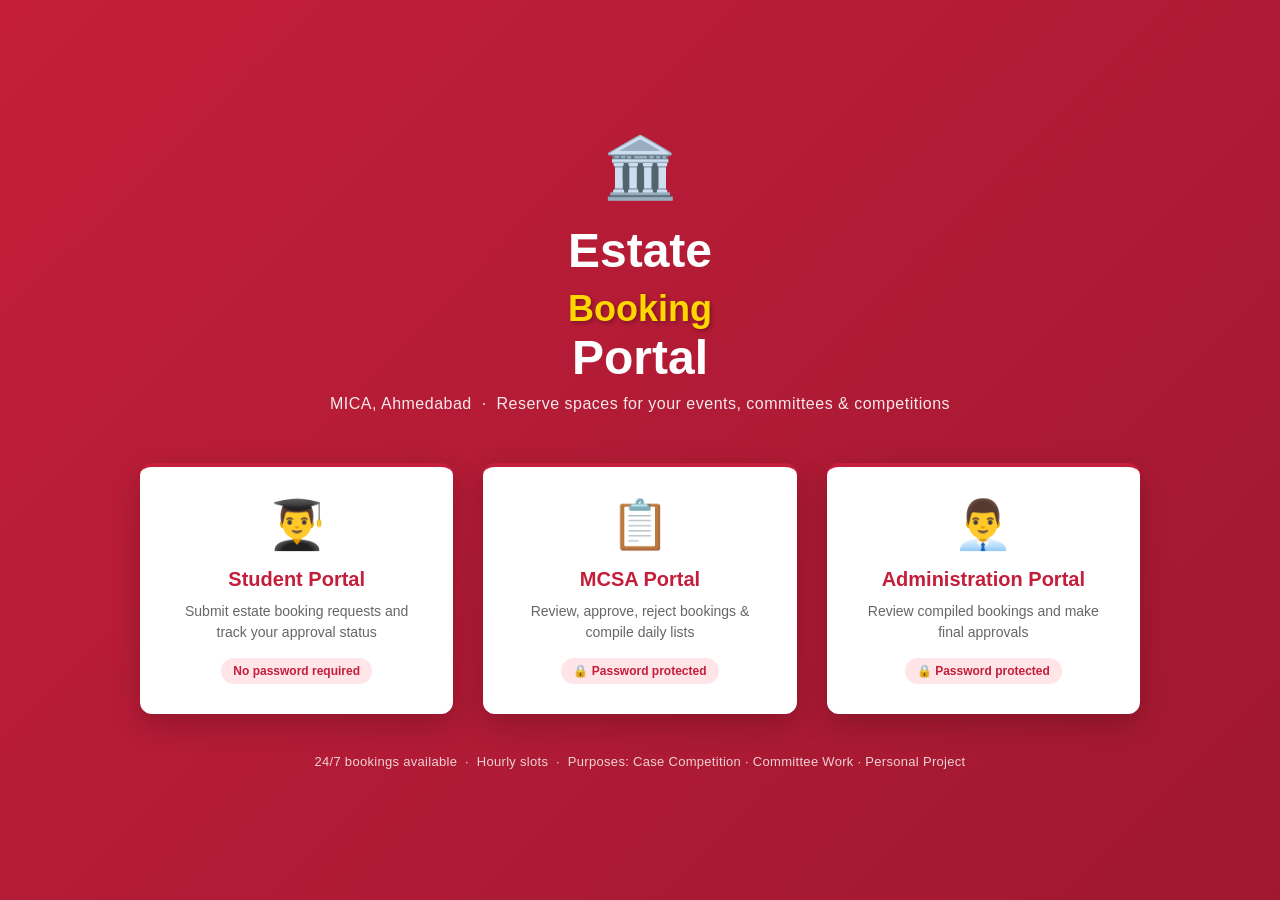
==== commit 678d1a8f: "Add files via upload" ====
--- a/index.html
+++ b/index.html
@@ -9,9 +9,6 @@
 <body>
 
 <div class="landing">
-  <div class="landing-logo">
-    <img src="mica-logo.png" alt="MICA Ahmedabad Logo" title="MICA - Mudra Institute of Communications, Ahmedabad">
-  </div>
   <div class="landing-emblem">🏛️</div>
   <h1>Estate <span>Booking</span> Portal</h1>
   <p class="landing-sub">MICA, Ahmedabad &nbsp;·&nbsp; Reserve spaces for your events, committees &amp; competitions</p>
--- a/style.css
+++ b/style.css
@@ -41,16 +41,6 @@
   text-align: center;
 }
 
-.landing-logo {
-  margin-bottom: 30px;
-}
-
-.landing-logo img {
-  height: 80px;
-  width: auto;
-  filter: brightness(0) invert(1);
-}
-
 .landing-emblem {
   font-size: 60px;
   margin-bottom: 20px;
@@ -255,13 +245,8 @@
 
 .header-left {
   display: flex;
-  align-items: center;
-  gap: 20px;
-}
-
-.header-logo img {
-  height: 50px;
-  width: auto;
+  flex-direction: column;
+  gap: 5px;
 }
 
 .header-left h1 {
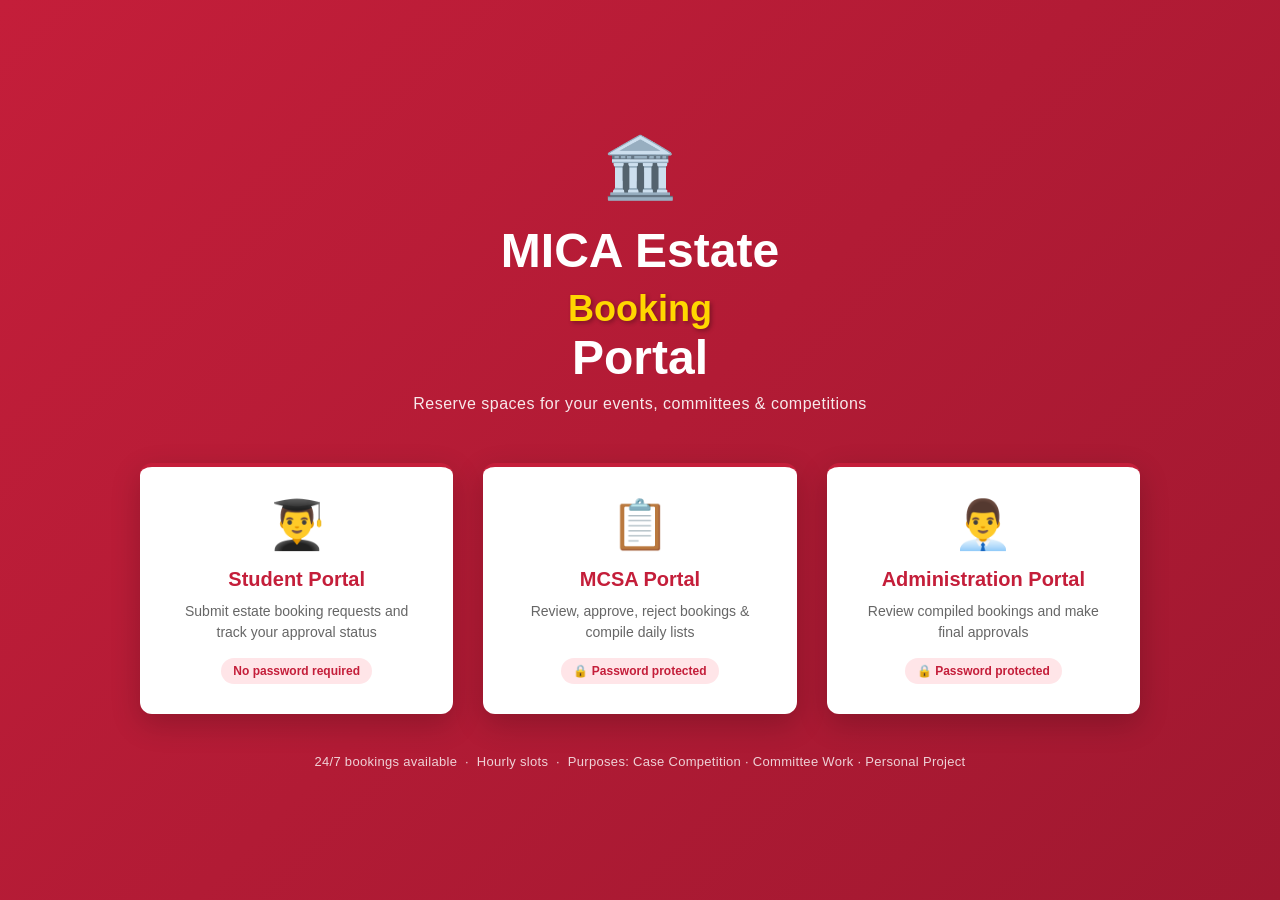
==== commit d3bd949b: "Add files via upload" ====
--- a/index.html
+++ b/index.html
@@ -10,8 +10,8 @@
 
 <div class="landing">
   <div class="landing-emblem">🏛️</div>
-  <h1>Estate <span>Booking</span> Portal</h1>
-  <p class="landing-sub">MICA, Ahmedabad &nbsp;·&nbsp; Reserve spaces for your events, committees &amp; competitions</p>
+  <h1>MICA Estate <span>Booking</span> Portal</h1>
+  <p class="landing-sub">Reserve spaces for your events, committees &amp; competitions</p>
 
   <div class="portal-cards">
     <a href="student.html" class="portal-card">
